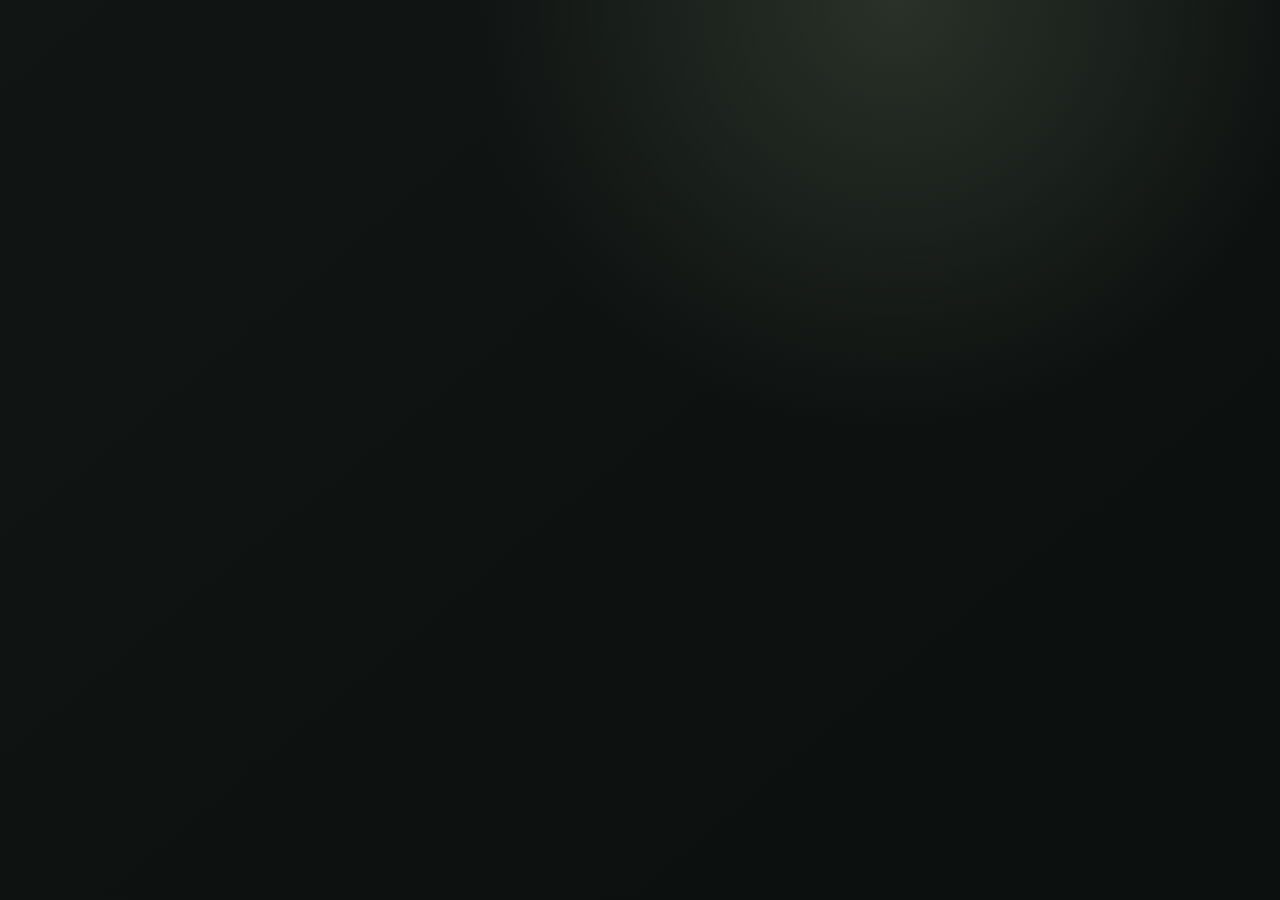
==== labs/lab-01.html @ d09cb6cb "Build polished interactive PC assembly field manual" ====
<!doctype html><html lang="ru"><head><meta charset="utf-8"><meta name="viewport" content="width=device-width,initial-scale=1"><meta name="theme-color" content="#101313"><title>ASSEMBLY / LAB 01</title><link rel="stylesheet" href="../css/course.css"></head><body data-view="lab" data-lab="1"><noscript>Включите JavaScript для интерактивных экранов.</noscript><script src="../js/course.js"></script></body></html>
---- css/course.css ----
:root{color-scheme:dark;--bg:#101313;--panel:#171c1c;--panel2:#202624;--line:#3a443e;--paper:#eee8dc;--muted:#9aa59a;--hot:#ff703b;--amber:#ffc16c;--pcb:#77d2a0;--sans:Inter,system-ui,-apple-system,"Segoe UI",sans-serif;--mono:ui-monospace,SFMono-Regular,Consolas,monospace}*{box-sizing:border-box}body{margin:0;background:radial-gradient(ellipse at 70% 0,#293128 0,transparent 34%),linear-gradient(140deg,#111514,#0c100f 75%);color:var(--paper);font:14px/1.55 var(--sans);min-height:100vh}button,a,select{font:inherit}button{cursor:pointer;color:inherit}button:disabled{opacity:.35;cursor:not-allowed}a{color:inherit;text-decoration:none}button:focus-visible,a:focus-visible,select:focus-visible{outline:2px solid var(--amber);outline-offset:3px}.shell{max-width:1800px;margin:auto;min-height:100vh;display:flex;flex-direction:column;border-inline:1px solid #fff0}.top{height:72px;display:flex;align-items:center;gap:22px;padding:0 26px;background:#131817;border-bottom:1px solid var(--line);z-index:4}.brand{display:flex;align-items:center;gap:12px;min-width:185px}.emblem{width:32px;height:32px;border:1px solid var(--hot);display:grid;grid-template-columns:1fr 1fr;gap:3px;padding:4px;transform:rotate(-7deg)}.emblem i{background:var(--hot)}.emblem i:nth-child(2),.emblem i:nth-child(3){background:transparent;border:1px solid var(--hot)}.brand b{display:block;letter-spacing:.16em;font-size:14px;line-height:1.2}.brand small{display:block;font:9px var(--mono);letter-spacing:.15em;color:var(--muted);margin-top:4px}.brand em,.accent{color:var(--hot);font-style:normal}.sep{width:1px;height:30px;background:var(--line)}.course-name small{font:9px var(--mono);letter-spacing:.12em;color:var(--muted);display:block}.course-name strong{font-size:13px;font-weight:600}.grow{flex:1}.live{font:9px var(--mono);color:#c6cbbf;letter-spacing:.09em}.live i{display:inline-block;width:7px;height:7px;border-radius:50%;background:var(--pcb);margin-right:8px;box-shadow:0 0 12px #77d2a055}.help,.close{width:32px;height:32px;background:transparent;border:1px solid var(--line);color:var(--muted)}.help:hover,.close:hover{border-color:var(--hot);color:var(--paper)}.layout{display:grid;grid-template-columns:220px minmax(0,1fr) 240px;flex:1;min-height:0}.rail,.inspect{background:#131716b8}.rail{border-right:1px solid var(--line);display:flex;flex-direction:column}.rail-title,.inspect-title{font:9px var(--mono);letter-spacing:.13em;color:var(--muted);padding:21px 19px 14px;border-bottom:1px solid var(--line)}.rail-title em{color:var(--hot);font-style:normal}.modules{padding:10px;display:grid;gap:4px}.module{display:grid;grid-template-columns:25px 1fr auto;gap:8px;align-items:center;text-align:left;padding:9px;border:1px solid transparent;background:transparent;color:#b9c0b4;min-height:44px}.module strong{font-size:11px;font-weight:550}.module span{font:10px var(--mono);color:#727e73}.module small{font:9px var(--mono);color:#778278}.module.active{border-color:#ff703b55;background:linear-gradient(90deg,#ff703b19,transparent);color:var(--paper);position:relative}.module.active:before{content:"";position:absolute;left:-1px;top:7px;bottom:7px;width:2px;background:var(--hot)}.module.active span{color:var(--hot}.meterbox{margin:auto 18px 22px;padding-top:14px;border-top:1px solid var(--line)}.meterbox small{display:block;font:9px var(--mono);letter-spacing:.1em;color:var(--muted)}.meterbox b{display:block;font:36px/1 var(--mono);letter-spacing:-.06em;margin:12px 0}.meterbox b em{font:14px var(--mono);color:var(--hot);font-style:normal}.track{height:3px;background:#303a33;display:block}.track i{display:block;height:100%;background:var(--hot);width:0;transition:width .25s}.main{padding:0 25px 14px;display:flex;flex-direction:column;min-width:0}.mainbar{height:47px;display:flex;align-items:center;justify-content:space-between;font:9px var(--mono);letter-spacing:.12em;color:var(--muted);gap:10px}.mainbar b{color:var(--paper);font-weight:500}.stage{flex:1;position:relative;min-height:520px;background:linear-gradient(130deg,#1a201d,#151a18 60%,#171c1a);border:1px solid #424a42;box-shadow:0 22px 70px #0007;overflow:hidden}.stage:before{content:"";position:absolute;inset:0;pointer-events:none;opacity:.45;background-image:linear-gradient(#c5d4c30a 1px,transparent 1px),linear-gradient(90deg,#c5d4c30a 1px,transparent 1px);background-size:30px 30px;mask-image:linear-gradient(90deg,#000,transparent 90%)}.stage:after{content:"";position:absolute;right:0;top:0;width:150px;height:1px;background:var(--hot);box-shadow:0 0 16px #ff703b66}.content{position:relative;z-index:1;padding:clamp(22px,3.6vw,48px);animation:enter .25s ease-out}.corner{position:absolute;z-index:2;width:16px;height:16px;pointer-events:none}.corner.a{left:-1px;top:-1px;border-left:2px solid var(--hot);border-top:2px solid var(--hot)}.corner.b{right:-1px;bottom:-1px;border-right:2px solid var(--hot);border-bottom:2px solid var(--hot)}.stage-note{height:36px;display:flex;align-items:center;gap:9px;color:var(--muted);font:9px var(--mono);letter-spacing:.06em}.stage-note>span{font-size:15px;color:var(--hot)}.stage-note kbd{margin-left:auto;min-width:21px;height:20px;border:1px solid var(--line);text-align:center;font:11px/18px var(--mono)}.stage-note kbd+kbd{margin-left:-5px}.inspect{border-left:1px solid var(--line);padding:0 19px;display:flex;flex-direction:column;min-width:0}.inspect-title{margin-bottom:18px;display:flex;justify-content:space-between}.inspect-title i{height:6px;width:6px;border-radius:50%;background:var(--pcb)}.inspect>small{font:9px var(--mono);letter-spacing:.1em;color:var(--muted)}.big{font:43px/1 var(--mono);letter-spacing:-.06em;color:var(--hot);margin:13px 0 5px}.inspect h2{font-size:17px;margin:5px 0 9px}.inspect p{font-size:11px;color:var(--muted);margin:0}.inspect hr{width:100%;border:0;border-top:1px solid var(--line);margin:17px 0}.tags{display:flex;flex-wrap:wrap;gap:6px;margin-top:12px}.tag{font:9px var(--mono);padding:5px 7px;border:1px solid #435048;color:#c7ccbf;background:#1c231f}.tag.hot{border-color:#99563a;color:#ffa47c;background:#2c211b}.principle{display:flex;gap:9px;margin-top:12px}.principle b{color:var(--hot);font-size:20px}.principle strong,.principle small{display:block}.principle strong{font-size:11px}.principle small{font-size:10px;color:var(--muted);margin-top:3px}.inspect-foot{margin-top:auto;border-top:1px solid var(--line);padding:16px 0;color:#758076;font:9px var(--mono);letter-spacing:.1em}.inspect-foot span{float:right;color:var(--hot)}.player{min-height:74px;display:flex;align-items:center;gap:22px;padding:0 26px;background:#151a18;border-top:1px solid var(--line)}.contents{border:1px solid var(--line);background:transparent;padding:0 12px;height:40px;display:flex;align-items:center;gap:10px;font:9px var(--mono);letter-spacing:.1em;white-space:nowrap}.contents:hover{border-color:var(--hot)}.contents small{color:var(--hot);padding-left:10px;border-left:1px solid var(--line)}.hamb{width:13px;display:grid;gap:3px}.hamb i{height:1px;background:var(--hot)}.progress{flex:1;min-width:80px}.progress>div{display:flex;justify-content:space-between;margin-bottom:8px}.progress small{font:9px var(--mono);letter-spacing:.08em;color:var(--muted)}.progress b{font:10px var(--mono);color:var(--hot)}.controls{display:flex;gap:7px}.nav{border:1px solid var(--line);background:#1b211e;height:40px;min-width:95px;font:9px var(--mono);letter-spacing:.1em;padding:0 14px}.nav:hover:not(:disabled){border-color:var(--hot)}.nav.next,.hot{border-color:var(--hot);background:var(--hot);color:#1b120d;font-weight:800}.nav.next:hover:not(:disabled),.hot:hover{background:#ff9165}.stamp{text-align:right;padding:9px 26px 12px;color:#515d53;font:8px var(--mono);letter-spacing:.15em}.stamp i{font-style:normal;color:var(--hot);padding:0 7px}.eyebrow{font:9px var(--mono);letter-spacing:.18em;color:var(--hot);text-transform:uppercase}.hero{display:grid;grid-template-columns:1.05fr .95fr;gap:25px;align-items:center;min-height:460px}.hero h1{font-size:clamp(36px,4.8vw,64px);line-height:.99;letter-spacing:-.065em;margin:20px 0 20px}.hero h1 span{color:var(--hot)}.lead{font-size:13px;color:#b7c0b4;max-width:670px}.hero .lead{max-width:420px}.actions{display:flex;gap:8px;flex-wrap:wrap;margin-top:24px}.btn{padding:11px 14px;border:1px solid #515b50;background:#202622;font:9px var(--mono);letter-spacing:.08em}.btn:hover{border-color:var(--hot)}.btn.hot{background:var(--hot);border-color:var(--hot)}.specstrip{display:flex;gap:18px;max-width:440px;border-top:1px solid var(--line);padding-top:17px;margin-top:28px}.specstrip b{font:17px var(--mono);display:block}.specstrip small{font:9px var(--mono);color:var(--muted);display:block;margin-top:3px}.hero-art svg,.diagram svg,.bench-art svg{width:100%;display:block}.hero-art{position:relative}.hero-art:after{content:"CHASSIS / ATX MID-TOWER";position:absolute;bottom:2%;left:7%;font:9px var(--mono);letter-spacing:.13em;color:#849083}.art-note{display:flex;justify-content:space-between;padding:5px 8%;font:9px var(--mono);color:var(--muted)}.section-head{display:flex;justify-content:space-between;align-items:flex-end;gap:18px;margin-bottom:22px}.section-head h1{font-size:clamp(27px,3.3vw,42px);line-height:1.06;letter-spacing:-.045em;margin:8px 0 0}.section-head p{font-size:12px;color:var(--muted);max-width:320px;margin:0}.parts{display:grid;grid-template-columns:repeat(3,minmax(0,1fr));gap:9px}.part{position:relative;text-align:left;background:linear-gradient(140deg,#242b27,#191e1c);border:1px solid #404a42;min-height:143px;padding:13px;overflow:hidden}.part:after{content:"";position:absolute;right:-22px;bottom:-25px;width:92px;height:92px;border:1px solid #a4b59e14;transform:rotate(35deg)}.part:hover,.part.active{border-color:var(--hot);transform:translateY(-2px)}.part.active{background:linear-gradient(140deg,#39261e,#1a201d)}.part svg{width:43px;height:42px;color:var(--pcb);display:block;margin-bottom:10px}.part strong{display:block;font-size:12px}.part small{display:block;font:9px var(--mono);color:var(--muted);margin-top:3px}.detail{display:grid;grid-template-columns:150px 1fr;gap:15px;background:#1d241f;border-left:2px solid var(--hot);padding:13px 15px;margin-top:12px}.detail strong{font-size:12px}.detail small{display:block;color:var(--muted);font:9px var(--mono);margin-top:5px}.detail p{font-size:11px;color:#b8c1b5;margin:0}.split{display:grid;grid-template-columns:minmax(0,1fr) minmax(240px,.75fr);gap:20px;align-items:center}.list{display:grid;gap:8px}.row{display:flex;gap:12px;align-items:flex-start;padding:12px;border:1px solid var(--line);background:#1b211e}.row .num{font:11px var(--mono);color:var(--hot);min-width:22px}.row strong{font-size:12px;display:block}.row p,.row small{font-size:10px;color:var(--muted);margin:4px 0 0;display:block}.note{border:1px solid #65523c;background:#29251e;color:#e9c9a0;padding:11px 13px;font-size:11px;margin-top:13px}.note strong{color:var(--amber)}.diagram,.bench-art{background:linear-gradient(145deg,#18201b,#101512);border:1px solid #404b41;padding:12px}.diagram small{display:flex;justify-content:space-between;font:8px var(--mono);letter-spacing:.1em;color:var(--muted);margin-top:9px}.checklist{display:grid;gap:8px}.check{display:flex;align-items:flex-start;gap:12px;padding:12px;background:#1b211e;border:1px solid var(--line);font-size:12px}.check input{accent-color:var(--pcb);margin-top:3px}.check small{display:block;font-size:10px;color:var(--muted);margin-top:3px}.steps{display:grid;grid-template-columns:repeat(2,minmax(0,1fr));gap:8px}.step{display:flex;gap:12px;align-items:flex-start;text-align:left;padding:13px;background:#1b211e;border:1px solid #3e4840}.step:hover,.step.done{border-color:var(--pcb)}.step .num{font:11px var(--mono);color:var(--hot);min-width:22px}.step strong{font-size:12px;display:block}.step small{font-size:10px;color:var(--muted);display:block;margin-top:3px}.terminal{background:#101512;border:1px solid #35483b;padding:16px;font:11px/1.95 var(--mono);color:#abc5ad}.terminal .cmd{color:var(--hot)}.terminal .ok{color:var(--pcb)}.terminal .warn{color:var(--amber)}.timeline{display:grid;grid-template-columns:repeat(5,minmax(0,1fr));gap:7px;margin:20px 0}.timeline button{padding:10px;text-align:left;min-height:95px;background:#1b211e;border:1px solid #3e4840}.timeline button:before{content:"";height:2px;background:#566452;display:block;margin:-10px -10px 10px}.timeline button.active,.timeline button:hover{border-color:var(--hot)}.timeline button.active:before{background:var(--hot)}.timeline em{font:10px var(--mono);color:var(--hot);font-style:normal}.timeline strong{display:block;font-size:10px;margin-top:8px}.timeline small{display:block;font-size:9px;color:var(--muted);margin-top:4px}.compat{width:100%;border-collapse:collapse;border:1px solid var(--line);font-size:11px}.compat th,.compat td{text-align:left;padding:10px;border-bottom:1px solid #333d35}.compat th{font:9px var(--mono);color:var(--muted);background:#1e2521}.compat td:last-child{color:var(--pcb)}.fields{display:flex;gap:8px;flex-wrap:wrap;margin-top:12px}.fields label{font:9px var(--mono);color:var(--muted);display:grid;gap:5px}.fields select,select{background:#222a25;color:var(--paper);border:1px solid var(--line);padding:8px}.quiz{max-width:780px;background:#1a201d;border:1px solid #465047;padding:clamp(18px,3vw,28px)}.quiz h2{font-size:clamp(20px,2.5vw,28px);line-height:1.2;margin:13px 0 20px;letter-spacing:-.03em}.answers{display:grid;grid-template-columns:repeat(2,minmax(0,1fr));gap:8px}.answer{text-align:left;padding:12px;border:1px solid #424d44;background:#252c28;font-size:12px}.answer:hover{border-color:var(--amber)}.answer.correct{border-color:var(--pcb);background:#1b3025}.answer.wrong{border-color:var(--hot);background:#33221c}.feedback{font-size:11px;color:var(--muted);margin-top:12px;min-height:18px}.map{display:grid;grid-template-columns:repeat(4,minmax(0,1fr));gap:9px}.map button{position:relative;min-height:106px;text-align:left;padding:12px;border:1px solid #424d44;background:#1b211e}.map button:before{content:"";position:absolute;top:0;left:0;width:28px;height:2px;background:var(--pcb)}.map button.active{border-color:var(--hot);background:#2b211b}.map button.active:before{background:var(--hot)}.map em{font:10px var(--mono);color:var(--hot);font-style:normal}.map strong{display:block;font-size:11px;margin:9px 0 4px}.map small{display:block;color:var(--muted);font-size:9px}.shade{position:fixed;inset:0;background:#070a09bd;backdrop-filter:blur(4px);z-index:20}.drawer{position:fixed;inset:0 auto 0 0;width:min(380px,92vw);z-index:21;background:#171c19;border-right:1px solid #596356;box-shadow:0 20px 70px #0009;padding:24px;display:flex;flex-direction:column;transform:translateX(-105%);transition:transform .25s}.drawer.open{transform:translateX(0)}.drawer header{display:flex;justify-content:space-between;align-items:start}.drawer header small{font:9px var(--mono);color:var(--hot)}.drawer h2{font-size:28px;margin:5px 0 12px}.drawer p{font-size:12px;color:var(--muted)}.drawer-list{display:grid;gap:5px;overflow:auto;padding:10px 0}.drawer-item{display:flex;gap:10px;align-items:center;text-align:left;padding:10px;border:1px solid #303b33;background:#1d2420;font-size:11px}.drawer-item:hover,.drawer-item.current{border-color:var(--hot)}.drawer-item em{font:10px var(--mono);font-style:normal;color:var(--hot)}.drawer footer{margin-top:auto;border-top:1px solid var(--line);padding-top:15px;color:var(--muted);font:9px var(--mono)}.dialog{position:fixed;z-index:25;left:50%;top:50%;transform:translate(-50%,-50%);background:#1b211e;border:1px solid #566154;width:min(460px,calc(100vw - 30px));padding:23px;box-shadow:0 20px 70px #0009}.dialog header{display:flex;justify-content:space-between}.dialog h2{font-size:26px;margin:20px 0 10px}.dialog p{font-size:12px;color:var(--muted)}.lab-ribbon{display:flex;justify-content:space-between;padding:10px 15px;border:1px solid var(--line);font:9px var(--mono);letter-spacing:.1em;color:var(--muted)}.lab-ribbon b{color:var(--hot);font-weight:500}.lab-screen h1{font-size:clamp(29px,4vw,44px);line-height:1.04;letter-spacing:-.05em;margin:8px 0 15px}.lab-screen .lead{max-width:850px;margin:0 0 22px}.lab-head{display:flex;justify-content:space-between;align-items:flex-end;gap:15px}.lab-count{font:10px var(--mono);color:var(--hot);white-space:nowrap}.lab-shell{max-width:1540px;margin:auto;padding:0 18px 20px;min-height:100vh;display:flex;flex-direction:column}.lab-shell .layout{grid-template-columns:180px minmax(0,1fr)}.lab-shell .inspect{display:none}.lab-shell .main{padding:0}.lab-shell .stage{min-height:calc(100vh - 220px)}.lab-shell .module strong{font-size:10px}.lab-shell .player{margin-inline:-1px}.lab-shell .modules{padding:9px}.lab-shell .module{grid-template-columns:22px 1fr;gap:5px;padding:8px}.lab-shell .module small{display:none}.hidden{display:none!important}@keyframes enter{from{opacity:0;transform:translateY(6px)}to{opacity:1;transform:none}}@media(max-width:1100px){.layout{grid-template-columns:190px minmax(0,1fr)}.inspect{display:none}.hero{grid-template-columns:1fr minmax(240px,.8fr)}.lab-shell .layout{grid-template-columns:170px minmax(0,1fr)}}@media(max-width:740px){.top{height:62px;padding:0 12px;gap:12px}.brand{min-width:0}.brand b{font-size:12px}.brand small{font-size:8px}.sep,.course-name,.live{display:none}.layout,.lab-shell .layout{grid-template-columns:1fr}.rail{display:none}.main{padding:0 10px 10px}.stage{min-height:580px}.content{padding:20px}.hero,.split{grid-template-columns:1fr;gap:12px}.hero h1{font-size:clamp(37px,10vw,57px)}.hero-art{max-width:440px;margin:auto}.parts{grid-template-columns:repeat(2,minmax(0,1fr))}.part{min-height:133px}.section-head{display:block}.section-head p{margin-top:10px}.detail{grid-template-columns:1fr;gap:5px}.player{padding:12px;gap:8px;flex-wrap:wrap}.contents{height:37px;padding:0 8px;gap:7px;font-size:8px}.contents small{padding-left:6px}.controls{margin-left:auto}.nav{min-width:auto;padding:0 11px;height:37px}.nav span{display:none}.progress{order:3;flex-basis:100%}.stamp{padding-right:12px}.steps{grid-template-columns:1fr}.timeline{grid-template-columns:repeat(2,minmax(0,1fr))}.map{grid-template-columns:repeat(2,minmax(0,1fr))}.answers{grid-template-columns:1fr}.lab-shell{padding:0 10px 12px}.lab-shell .rail{display:none}.lab-shell .main{padding:0}.lab-shell .stage{min-height:600px}.lab-head{align-items:flex-start}.lab-ribbon{font-size:8px}.lab-shell .contents{font-size:8px}}@media(prefers-reduced-motion:reduce){*,*:before,*:after{animation-duration:.01ms!important;transition-duration:.01ms!important;scroll-behavior:auto!important}}
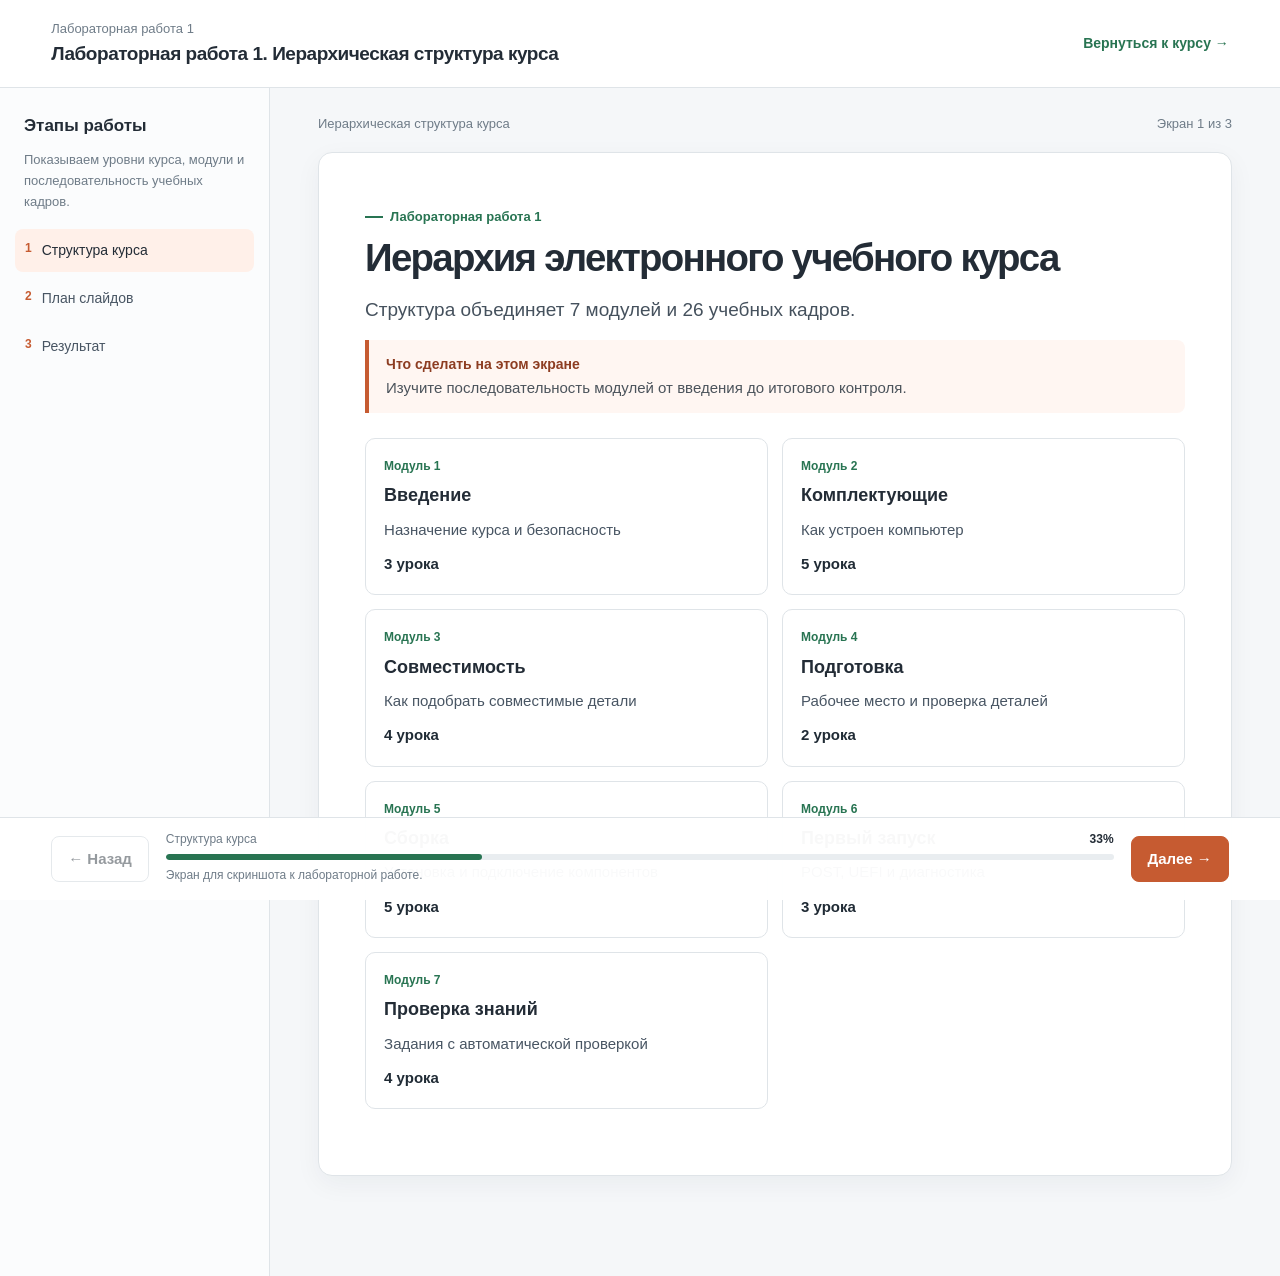
==== commit b1d9a640: "Localize lab page titles and fallbacks" ====
--- a/labs/lab-01.html
+++ b/labs/lab-01.html
@@ -1 +1,14 @@
-<!doctype html><html lang="ru"><head><meta charset="utf-8"><meta name="viewport" content="width=device-width,initial-scale=1"><meta name="theme-color" content="#101313"><title>ASSEMBLY / LAB 01</title><link rel="stylesheet" href="../css/course.css"></head><body data-view="lab" data-lab="1"><noscript>Включите JavaScript для интерактивных экранов.</noscript><script src="../js/course.js"></script></body></html>+<!doctype html>
+<html lang="ru">
+<head>
+<meta charset="utf-8">
+<meta name="viewport" content="width=device-width, initial-scale=1">
+<meta name="theme-color" content="#f7f8fa">
+<title>Лабораторная работа 1 — Сборка персонального компьютера</title>
+<link rel="stylesheet" href="../css/course.css">
+</head>
+<body data-view="lab" data-lab="1">
+<noscript>Для интерактивных экранов необходимо включить JavaScript.</noscript>
+<script src="../js/course.js"></script>
+</body>
+</html>
--- a/css/course.css
+++ b/css/course.css
@@ -1,2 +1,245 @@
-
-:root{color-scheme:dark;--bg:#101313;--panel:#171c1c;--panel2:#202624;--line:#3a443e;--paper:#eee8dc;--muted:#9aa59a;--hot:#ff703b;--amber:#ffc16c;--pcb:#77d2a0;--sans:Inter,system-ui,-apple-system,"Segoe UI",sans-serif;--mono:ui-monospace,SFMono-Regular,Consolas,monospace}*{box-sizing:border-box}body{margin:0;background:radial-gradient(ellipse at 70% 0,#293128 0,transparent 34%),linear-gradient(140deg,#111514,#0c100f 75%);color:var(--paper);font:14px/1.55 var(--sans);min-height:100vh}button,a,select{font:inherit}button{cursor:pointer;color:inherit}button:disabled{opacity:.35;cursor:not-allowed}a{color:inherit;text-decoration:none}button:focus-visible,a:focus-visible,select:focus-visible{outline:2px solid var(--amber);outline-offset:3px}.shell{max-width:1800px;margin:auto;min-height:100vh;display:flex;flex-direction:column;border-inline:1px solid #fff0}.top{height:72px;display:flex;align-items:center;gap:22px;padding:0 26px;background:#131817;border-bottom:1px solid var(--line);z-index:4}.brand{display:flex;align-items:center;gap:12px;min-width:185px}.emblem{width:32px;height:32px;border:1px solid var(--hot);display:grid;grid-template-columns:1fr 1fr;gap:3px;padding:4px;transform:rotate(-7deg)}.emblem i{background:var(--hot)}.emblem i:nth-child(2),.emblem i:nth-child(3){background:transparent;border:1px solid var(--hot)}.brand b{display:block;letter-spacing:.16em;font-size:14px;line-height:1.2}.brand small{display:block;font:9px var(--mono);letter-spacing:.15em;color:var(--muted);margin-top:4px}.brand em,.accent{color:var(--hot);font-style:normal}.sep{width:1px;height:30px;background:var(--line)}.course-name small{font:9px var(--mono);letter-spacing:.12em;color:var(--muted);display:block}.course-name strong{font-size:13px;font-weight:600}.grow{flex:1}.live{font:9px var(--mono);color:#c6cbbf;letter-spacing:.09em}.live i{display:inline-block;width:7px;height:7px;border-radius:50%;background:var(--pcb);margin-right:8px;box-shadow:0 0 12px #77d2a055}.help,.close{width:32px;height:32px;background:transparent;border:1px solid var(--line);color:var(--muted)}.help:hover,.close:hover{border-color:var(--hot);color:var(--paper)}.layout{display:grid;grid-template-columns:220px minmax(0,1fr) 240px;flex:1;min-height:0}.rail,.inspect{background:#131716b8}.rail{border-right:1px solid var(--line);display:flex;flex-direction:column}.rail-title,.inspect-title{font:9px var(--mono);letter-spacing:.13em;color:var(--muted);padding:21px 19px 14px;border-bottom:1px solid var(--line)}.rail-title em{color:var(--hot);font-style:normal}.modules{padding:10px;display:grid;gap:4px}.module{display:grid;grid-template-columns:25px 1fr auto;gap:8px;align-items:center;text-align:left;padding:9px;border:1px solid transparent;background:transparent;color:#b9c0b4;min-height:44px}.module strong{font-size:11px;font-weight:550}.module span{font:10px var(--mono);color:#727e73}.module small{font:9px var(--mono);color:#778278}.module.active{border-color:#ff703b55;background:linear-gradient(90deg,#ff703b19,transparent);color:var(--paper);position:relative}.module.active:before{content:"";position:absolute;left:-1px;top:7px;bottom:7px;width:2px;background:var(--hot)}.module.active span{color:var(--hot}.meterbox{margin:auto 18px 22px;padding-top:14px;border-top:1px solid var(--line)}.meterbox small{display:block;font:9px var(--mono);letter-spacing:.1em;color:var(--muted)}.meterbox b{display:block;font:36px/1 var(--mono);letter-spacing:-.06em;margin:12px 0}.meterbox b em{font:14px var(--mono);color:var(--hot);font-style:normal}.track{height:3px;background:#303a33;display:block}.track i{display:block;height:100%;background:var(--hot);width:0;transition:width .25s}.main{padding:0 25px 14px;display:flex;flex-direction:column;min-width:0}.mainbar{height:47px;display:flex;align-items:center;justify-content:space-between;font:9px var(--mono);letter-spacing:.12em;color:var(--muted);gap:10px}.mainbar b{color:var(--paper);font-weight:500}.stage{flex:1;position:relative;min-height:520px;background:linear-gradient(130deg,#1a201d,#151a18 60%,#171c1a);border:1px solid #424a42;box-shadow:0 22px 70px #0007;overflow:hidden}.stage:before{content:"";position:absolute;inset:0;pointer-events:none;opacity:.45;background-image:linear-gradient(#c5d4c30a 1px,transparent 1px),linear-gradient(90deg,#c5d4c30a 1px,transparent 1px);background-size:30px 30px;mask-image:linear-gradient(90deg,#000,transparent 90%)}.stage:after{content:"";position:absolute;right:0;top:0;width:150px;height:1px;background:var(--hot);box-shadow:0 0 16px #ff703b66}.content{position:relative;z-index:1;padding:clamp(22px,3.6vw,48px);animation:enter .25s ease-out}.corner{position:absolute;z-index:2;width:16px;height:16px;pointer-events:none}.corner.a{left:-1px;top:-1px;border-left:2px solid var(--hot);border-top:2px solid var(--hot)}.corner.b{right:-1px;bottom:-1px;border-right:2px solid var(--hot);border-bottom:2px solid var(--hot)}.stage-note{height:36px;display:flex;align-items:center;gap:9px;color:var(--muted);font:9px var(--mono);letter-spacing:.06em}.stage-note>span{font-size:15px;color:var(--hot)}.stage-note kbd{margin-left:auto;min-width:21px;height:20px;border:1px solid var(--line);text-align:center;font:11px/18px var(--mono)}.stage-note kbd+kbd{margin-left:-5px}.inspect{border-left:1px solid var(--line);padding:0 19px;display:flex;flex-direction:column;min-width:0}.inspect-title{margin-bottom:18px;display:flex;justify-content:space-between}.inspect-title i{height:6px;width:6px;border-radius:50%;background:var(--pcb)}.inspect>small{font:9px var(--mono);letter-spacing:.1em;color:var(--muted)}.big{font:43px/1 var(--mono);letter-spacing:-.06em;color:var(--hot);margin:13px 0 5px}.inspect h2{font-size:17px;margin:5px 0 9px}.inspect p{font-size:11px;color:var(--muted);margin:0}.inspect hr{width:100%;border:0;border-top:1px solid var(--line);margin:17px 0}.tags{display:flex;flex-wrap:wrap;gap:6px;margin-top:12px}.tag{font:9px var(--mono);padding:5px 7px;border:1px solid #435048;color:#c7ccbf;background:#1c231f}.tag.hot{border-color:#99563a;color:#ffa47c;background:#2c211b}.principle{display:flex;gap:9px;margin-top:12px}.principle b{color:var(--hot);font-size:20px}.principle strong,.principle small{display:block}.principle strong{font-size:11px}.principle small{font-size:10px;color:var(--muted);margin-top:3px}.inspect-foot{margin-top:auto;border-top:1px solid var(--line);padding:16px 0;color:#758076;font:9px var(--mono);letter-spacing:.1em}.inspect-foot span{float:right;color:var(--hot)}.player{min-height:74px;display:flex;align-items:center;gap:22px;padding:0 26px;background:#151a18;border-top:1px solid var(--line)}.contents{border:1px solid var(--line);background:transparent;padding:0 12px;height:40px;display:flex;align-items:center;gap:10px;font:9px var(--mono);letter-spacing:.1em;white-space:nowrap}.contents:hover{border-color:var(--hot)}.contents small{color:var(--hot);padding-left:10px;border-left:1px solid var(--line)}.hamb{width:13px;display:grid;gap:3px}.hamb i{height:1px;background:var(--hot)}.progress{flex:1;min-width:80px}.progress>div{display:flex;justify-content:space-between;margin-bottom:8px}.progress small{font:9px var(--mono);letter-spacing:.08em;color:var(--muted)}.progress b{font:10px var(--mono);color:var(--hot)}.controls{display:flex;gap:7px}.nav{border:1px solid var(--line);background:#1b211e;height:40px;min-width:95px;font:9px var(--mono);letter-spacing:.1em;padding:0 14px}.nav:hover:not(:disabled){border-color:var(--hot)}.nav.next,.hot{border-color:var(--hot);background:var(--hot);color:#1b120d;font-weight:800}.nav.next:hover:not(:disabled),.hot:hover{background:#ff9165}.stamp{text-align:right;padding:9px 26px 12px;color:#515d53;font:8px var(--mono);letter-spacing:.15em}.stamp i{font-style:normal;color:var(--hot);padding:0 7px}.eyebrow{font:9px var(--mono);letter-spacing:.18em;color:var(--hot);text-transform:uppercase}.hero{display:grid;grid-template-columns:1.05fr .95fr;gap:25px;align-items:center;min-height:460px}.hero h1{font-size:clamp(36px,4.8vw,64px);line-height:.99;letter-spacing:-.065em;margin:20px 0 20px}.hero h1 span{color:var(--hot)}.lead{font-size:13px;color:#b7c0b4;max-width:670px}.hero .lead{max-width:420px}.actions{display:flex;gap:8px;flex-wrap:wrap;margin-top:24px}.btn{padding:11px 14px;border:1px solid #515b50;background:#202622;font:9px var(--mono);letter-spacing:.08em}.btn:hover{border-color:var(--hot)}.btn.hot{background:var(--hot);border-color:var(--hot)}.specstrip{display:flex;gap:18px;max-width:440px;border-top:1px solid var(--line);padding-top:17px;margin-top:28px}.specstrip b{font:17px var(--mono);display:block}.specstrip small{font:9px var(--mono);color:var(--muted);display:block;margin-top:3px}.hero-art svg,.diagram svg,.bench-art svg{width:100%;display:block}.hero-art{position:relative}.hero-art:after{content:"CHASSIS / ATX MID-TOWER";position:absolute;bottom:2%;left:7%;font:9px var(--mono);letter-spacing:.13em;color:#849083}.art-note{display:flex;justify-content:space-between;padding:5px 8%;font:9px var(--mono);color:var(--muted)}.section-head{display:flex;justify-content:space-between;align-items:flex-end;gap:18px;margin-bottom:22px}.section-head h1{font-size:clamp(27px,3.3vw,42px);line-height:1.06;letter-spacing:-.045em;margin:8px 0 0}.section-head p{font-size:12px;color:var(--muted);max-width:320px;margin:0}.parts{display:grid;grid-template-columns:repeat(3,minmax(0,1fr));gap:9px}.part{position:relative;text-align:left;background:linear-gradient(140deg,#242b27,#191e1c);border:1px solid #404a42;min-height:143px;padding:13px;overflow:hidden}.part:after{content:"";position:absolute;right:-22px;bottom:-25px;width:92px;height:92px;border:1px solid #a4b59e14;transform:rotate(35deg)}.part:hover,.part.active{border-color:var(--hot);transform:translateY(-2px)}.part.active{background:linear-gradient(140deg,#39261e,#1a201d)}.part svg{width:43px;height:42px;color:var(--pcb);display:block;margin-bottom:10px}.part strong{display:block;font-size:12px}.part small{display:block;font:9px var(--mono);color:var(--muted);margin-top:3px}.detail{display:grid;grid-template-columns:150px 1fr;gap:15px;background:#1d241f;border-left:2px solid var(--hot);padding:13px 15px;margin-top:12px}.detail strong{font-size:12px}.detail small{display:block;color:var(--muted);font:9px var(--mono);margin-top:5px}.detail p{font-size:11px;color:#b8c1b5;margin:0}.split{display:grid;grid-template-columns:minmax(0,1fr) minmax(240px,.75fr);gap:20px;align-items:center}.list{display:grid;gap:8px}.row{display:flex;gap:12px;align-items:flex-start;padding:12px;border:1px solid var(--line);background:#1b211e}.row .num{font:11px var(--mono);color:var(--hot);min-width:22px}.row strong{font-size:12px;display:block}.row p,.row small{font-size:10px;color:var(--muted);margin:4px 0 0;display:block}.note{border:1px solid #65523c;background:#29251e;color:#e9c9a0;padding:11px 13px;font-size:11px;margin-top:13px}.note strong{color:var(--amber)}.diagram,.bench-art{background:linear-gradient(145deg,#18201b,#101512);border:1px solid #404b41;padding:12px}.diagram small{display:flex;justify-content:space-between;font:8px var(--mono);letter-spacing:.1em;color:var(--muted);margin-top:9px}.checklist{display:grid;gap:8px}.check{display:flex;align-items:flex-start;gap:12px;padding:12px;background:#1b211e;border:1px solid var(--line);font-size:12px}.check input{accent-color:var(--pcb);margin-top:3px}.check small{display:block;font-size:10px;color:var(--muted);margin-top:3px}.steps{display:grid;grid-template-columns:repeat(2,minmax(0,1fr));gap:8px}.step{display:flex;gap:12px;align-items:flex-start;text-align:left;padding:13px;background:#1b211e;border:1px solid #3e4840}.step:hover,.step.done{border-color:var(--pcb)}.step .num{font:11px var(--mono);color:var(--hot);min-width:22px}.step strong{font-size:12px;display:block}.step small{font-size:10px;color:var(--muted);display:block;margin-top:3px}.terminal{background:#101512;border:1px solid #35483b;padding:16px;font:11px/1.95 var(--mono);color:#abc5ad}.terminal .cmd{color:var(--hot)}.terminal .ok{color:var(--pcb)}.terminal .warn{color:var(--amber)}.timeline{display:grid;grid-template-columns:repeat(5,minmax(0,1fr));gap:7px;margin:20px 0}.timeline button{padding:10px;text-align:left;min-height:95px;background:#1b211e;border:1px solid #3e4840}.timeline button:before{content:"";height:2px;background:#566452;display:block;margin:-10px -10px 10px}.timeline button.active,.timeline button:hover{border-color:var(--hot)}.timeline button.active:before{background:var(--hot)}.timeline em{font:10px var(--mono);color:var(--hot);font-style:normal}.timeline strong{display:block;font-size:10px;margin-top:8px}.timeline small{display:block;font-size:9px;color:var(--muted);margin-top:4px}.compat{width:100%;border-collapse:collapse;border:1px solid var(--line);font-size:11px}.compat th,.compat td{text-align:left;padding:10px;border-bottom:1px solid #333d35}.compat th{font:9px var(--mono);color:var(--muted);background:#1e2521}.compat td:last-child{color:var(--pcb)}.fields{display:flex;gap:8px;flex-wrap:wrap;margin-top:12px}.fields label{font:9px var(--mono);color:var(--muted);display:grid;gap:5px}.fields select,select{background:#222a25;color:var(--paper);border:1px solid var(--line);padding:8px}.quiz{max-width:780px;background:#1a201d;border:1px solid #465047;padding:clamp(18px,3vw,28px)}.quiz h2{font-size:clamp(20px,2.5vw,28px);line-height:1.2;margin:13px 0 20px;letter-spacing:-.03em}.answers{display:grid;grid-template-columns:repeat(2,minmax(0,1fr));gap:8px}.answer{text-align:left;padding:12px;border:1px solid #424d44;background:#252c28;font-size:12px}.answer:hover{border-color:var(--amber)}.answer.correct{border-color:var(--pcb);background:#1b3025}.answer.wrong{border-color:var(--hot);background:#33221c}.feedback{font-size:11px;color:var(--muted);margin-top:12px;min-height:18px}.map{display:grid;grid-template-columns:repeat(4,minmax(0,1fr));gap:9px}.map button{position:relative;min-height:106px;text-align:left;padding:12px;border:1px solid #424d44;background:#1b211e}.map button:before{content:"";position:absolute;top:0;left:0;width:28px;height:2px;background:var(--pcb)}.map button.active{border-color:var(--hot);background:#2b211b}.map button.active:before{background:var(--hot)}.map em{font:10px var(--mono);color:var(--hot);font-style:normal}.map strong{display:block;font-size:11px;margin:9px 0 4px}.map small{display:block;color:var(--muted);font-size:9px}.shade{position:fixed;inset:0;background:#070a09bd;backdrop-filter:blur(4px);z-index:20}.drawer{position:fixed;inset:0 auto 0 0;width:min(380px,92vw);z-index:21;background:#171c19;border-right:1px solid #596356;box-shadow:0 20px 70px #0009;padding:24px;display:flex;flex-direction:column;transform:translateX(-105%);transition:transform .25s}.drawer.open{transform:translateX(0)}.drawer header{display:flex;justify-content:space-between;align-items:start}.drawer header small{font:9px var(--mono);color:var(--hot)}.drawer h2{font-size:28px;margin:5px 0 12px}.drawer p{font-size:12px;color:var(--muted)}.drawer-list{display:grid;gap:5px;overflow:auto;padding:10px 0}.drawer-item{display:flex;gap:10px;align-items:center;text-align:left;padding:10px;border:1px solid #303b33;background:#1d2420;font-size:11px}.drawer-item:hover,.drawer-item.current{border-color:var(--hot)}.drawer-item em{font:10px var(--mono);font-style:normal;color:var(--hot)}.drawer footer{margin-top:auto;border-top:1px solid var(--line);padding-top:15px;color:var(--muted);font:9px var(--mono)}.dialog{position:fixed;z-index:25;left:50%;top:50%;transform:translate(-50%,-50%);background:#1b211e;border:1px solid #566154;width:min(460px,calc(100vw - 30px));padding:23px;box-shadow:0 20px 70px #0009}.dialog header{display:flex;justify-content:space-between}.dialog h2{font-size:26px;margin:20px 0 10px}.dialog p{font-size:12px;color:var(--muted)}.lab-ribbon{display:flex;justify-content:space-between;padding:10px 15px;border:1px solid var(--line);font:9px var(--mono);letter-spacing:.1em;color:var(--muted)}.lab-ribbon b{color:var(--hot);font-weight:500}.lab-screen h1{font-size:clamp(29px,4vw,44px);line-height:1.04;letter-spacing:-.05em;margin:8px 0 15px}.lab-screen .lead{max-width:850px;margin:0 0 22px}.lab-head{display:flex;justify-content:space-between;align-items:flex-end;gap:15px}.lab-count{font:10px var(--mono);color:var(--hot);white-space:nowrap}.lab-shell{max-width:1540px;margin:auto;padding:0 18px 20px;min-height:100vh;display:flex;flex-direction:column}.lab-shell .layout{grid-template-columns:180px minmax(0,1fr)}.lab-shell .inspect{display:none}.lab-shell .main{padding:0}.lab-shell .stage{min-height:calc(100vh - 220px)}.lab-shell .module strong{font-size:10px}.lab-shell .player{margin-inline:-1px}.lab-shell .modules{padding:9px}.lab-shell .module{grid-template-columns:22px 1fr;gap:5px;padding:8px}.lab-shell .module small{display:none}.hidden{display:none!important}@keyframes enter{from{opacity:0;transform:translateY(6px)}to{opacity:1;transform:none}}@media(max-width:1100px){.layout{grid-template-columns:190px minmax(0,1fr)}.inspect{display:none}.hero{grid-template-columns:1fr minmax(240px,.8fr)}.lab-shell .layout{grid-template-columns:170px minmax(0,1fr)}}@media(max-width:740px){.top{height:62px;padding:0 12px;gap:12px}.brand{min-width:0}.brand b{font-size:12px}.brand small{font-size:8px}.sep,.course-name,.live{display:none}.layout,.lab-shell .layout{grid-template-columns:1fr}.rail{display:none}.main{padding:0 10px 10px}.stage{min-height:580px}.content{padding:20px}.hero,.split{grid-template-columns:1fr;gap:12px}.hero h1{font-size:clamp(37px,10vw,57px)}.hero-art{max-width:440px;margin:auto}.parts{grid-template-columns:repeat(2,minmax(0,1fr))}.part{min-height:133px}.section-head{display:block}.section-head p{margin-top:10px}.detail{grid-template-columns:1fr;gap:5px}.player{padding:12px;gap:8px;flex-wrap:wrap}.contents{height:37px;padding:0 8px;gap:7px;font-size:8px}.contents small{padding-left:6px}.controls{margin-left:auto}.nav{min-width:auto;padding:0 11px;height:37px}.nav span{display:none}.progress{order:3;flex-basis:100%}.stamp{padding-right:12px}.steps{grid-template-columns:1fr}.timeline{grid-template-columns:repeat(2,minmax(0,1fr))}.map{grid-template-columns:repeat(2,minmax(0,1fr))}.answers{grid-template-columns:1fr}.lab-shell{padding:0 10px 12px}.lab-shell .rail{display:none}.lab-shell .main{padding:0}.lab-shell .stage{min-height:600px}.lab-head{align-items:flex-start}.lab-ribbon{font-size:8px}.lab-shell .contents{font-size:8px}}@media(prefers-reduced-motion:reduce){*,*:before,*:after{animation-duration:.01ms!important;transition-duration:.01ms!important;scroll-behavior:auto!important}}
+/* Учебный интерфейс: светлая тема, спокойная навигация, крупный текст. */
+:root {
+  color-scheme: light;
+  --page: #f5f7f9;
+  --paper: #ffffff;
+  --paper-soft: #f8fafb;
+  --line: #dfe4e8;
+  --line-strong: #c9d1d8;
+  --ink: #232c36;
+  --ink-soft: #485563;
+  --muted: #6f7c88;
+  --accent: #c65b31;
+  --accent-hover: #a74725;
+  --accent-pale: #fff0e9;
+  --pcb: #287452;
+  --pcb-pale: #e9f5ee;
+  --warning: #8c5a12;
+  --warning-pale: #fff4dd;
+  --success: #216d4b;
+  --success-pale: #e9f6ef;
+  --error: #a53d36;
+  --error-pale: #fff0ef;
+  --radius: 12px;
+  --shadow: 0 8px 26px rgba(29, 42, 53, .05);
+  font-family: "Segoe UI", Arial, sans-serif;
+}
+* { box-sizing: border-box; }
+html { background: var(--page); scroll-behavior: smooth; }
+body { margin: 0; background: var(--page); color: var(--ink); font: 17px/1.62 "Segoe UI", Arial, sans-serif; min-height: 100vh; }
+button, input, select, textarea { font: inherit; }
+button { cursor: pointer; }
+button:disabled { cursor: not-allowed; opacity: .48; }
+a { color: inherit; text-decoration: none; }
+button:focus-visible, a:focus-visible, input:focus-visible, select:focus-visible, textarea:focus-visible { outline: 3px solid rgba(198,91,49,.35); outline-offset: 3px; }
+[hidden] { display: none !important; }
+
+.topbar {
+  min-height: 78px; display: flex; align-items: center; gap: 30px; padding: 14px clamp(18px, 4vw, 56px);
+  background: var(--paper); border-bottom: 1px solid var(--line);
+}
+.course-title { display: flex; flex-direction: column; gap: 1px; min-width: 300px; }
+.course-title .course-label { font-size: 12px; letter-spacing: .035em; text-transform: uppercase; color: var(--muted); }
+.course-title strong { font-size: 19px; line-height: 1.3; letter-spacing: -.025em; font-weight: 700; }
+.topbar-progress { max-width: 400px; width: 100%; margin-left: auto; }
+.topbar-progress-copy, .footer-progress-copy { display: flex; justify-content: space-between; align-items: center; gap: 14px; font-size: 13px; color: var(--muted); margin-bottom: 6px; }
+.topbar-progress-copy strong, .footer-progress-copy strong { color: var(--ink); font-variant-numeric: tabular-nums; }
+.progress-track { height: 6px; background: #e9edf0; border-radius: 20px; overflow: hidden; }
+.progress-track > span { display: block; height: 100%; width: 0; background: var(--pcb); border-radius: inherit; transition: width .22s ease; }
+
+.button { border: 1px solid transparent; border-radius: 8px; padding: 10px 16px; min-height: 42px; font-size: 15px; font-weight: 650; transition: background .16s ease, border-color .16s ease, transform .16s ease; }
+.button:active { transform: translateY(1px); }
+.button-primary { color: #fff; background: var(--accent); border-color: var(--accent); }
+.button-primary:hover:not(:disabled) { background: var(--accent-hover); border-color: var(--accent-hover); }
+.button-secondary { color: var(--ink); background: var(--paper); border-color: var(--line-strong); }
+.button-secondary:hover:not(:disabled), .button-quiet:hover:not(:disabled) { background: var(--paper-soft); border-color: #aeb8c1; }
+.button-quiet { color: var(--ink-soft); background: transparent; border-color: var(--line); white-space: nowrap; }
+.button-small { padding: 7px 11px; min-height: 34px; font-size: 14px; }
+.button-choice { display: flex; align-items: flex-start; gap: 12px; text-align: left; width: 100%; min-height: 48px; background: #fff; border: 1px solid var(--line-strong); border-radius: 9px; padding: 12px 14px; color: var(--ink); }
+.button-choice:hover { border-color: var(--accent); background: #fffaf8; }
+.button-choice.selected { border-color: var(--accent); background: var(--accent-pale); }
+.button-choice.correct { border-color: var(--success); background: var(--success-pale); }
+.button-choice.incorrect { border-color: var(--error); background: var(--error-pale); }
+.choice-letter { display: inline-grid; flex: 0 0 26px; width: 26px; height: 26px; place-items: center; border: 1px solid var(--line-strong); border-radius: 6px; color: var(--ink-soft); font-size: 13px; font-weight: 700; }
+
+.module-steps { display: grid; grid-template-columns: repeat(7, minmax(0, 1fr)); gap: 0; padding: 0 clamp(12px, 3.5vw, 52px); background: #fff; border-bottom: 1px solid var(--line); overflow-x: auto; }
+.module-step { display: flex; align-items: center; gap: 10px; min-width: 140px; padding: 15px 12px; background: transparent; border: 0; border-bottom: 3px solid transparent; color: var(--muted); text-align: left; }
+.module-step:hover { background: var(--paper-soft); color: var(--ink); }
+.module-step.active { color: var(--ink); border-bottom-color: var(--accent); }
+.module-step.completed .step-index { background: var(--pcb-pale); border-color: #b8dec8; color: var(--pcb); }
+.step-index { display: inline-grid; flex: 0 0 31px; width: 31px; height: 31px; place-items: center; border: 1px solid var(--line); border-radius: 50%; font-size: 13px; font-weight: 700; background: #fff; }
+.module-step.active .step-index { background: var(--accent-pale); border-color: #e6b49f; color: var(--accent); }
+.step-copy { display: flex; flex-direction: column; min-width: 0; gap: 0; }
+.step-copy strong { font-size: 13px; font-weight: 650; line-height: 1.35; }
+.step-copy small { font-size: 12px; color: var(--muted); }
+
+.course-layout { display: grid; grid-template-columns: 285px minmax(0, 1fr); min-height: calc(100vh - 228px); max-width: 1600px; margin: 0 auto; }
+.sidebar { border-right: 1px solid var(--line); background: #fbfcfd; padding: 24px 15px 36px 18px; }
+.sidebar-heading { padding: 0 9px 16px; border-bottom: 1px solid var(--line); margin-bottom: 14px; }
+.sidebar-heading h2 { margin: 0; font-size: 17px; letter-spacing: -.02em; }
+.sidebar-heading p { margin: 3px 0 0; font-size: 13px; color: var(--muted); }
+.sidebar-count { display: inline-block; margin-top: 10px; color: var(--muted); font-size: 12px; }
+.lesson-nav { display: flex; flex-direction: column; gap: 14px; }
+.sidebar-group { min-width: 0; }
+.sidebar-group-title { display: flex; align-items: center; gap: 8px; margin: 0 8px 6px; color: var(--ink-soft); font-size: 13px; font-weight: 700; }
+.sidebar-group-title .group-index { color: var(--pcb); font-size: 12px; font-variant-numeric: tabular-nums; }
+.lesson-item { display: flex; align-items: flex-start; gap: 9px; width: 100%; border: 0; border-radius: 7px; text-align: left; padding: 8px 9px; margin: 2px 0; color: var(--ink-soft); background: transparent; font-size: 14px; line-height: 1.38; }
+.lesson-item:hover { color: var(--ink); background: #eef2f5; }
+.lesson-item.active { color: #8f3d20; background: var(--accent-pale); font-weight: 650; }
+.lesson-item .lesson-number { flex: 0 0 22px; font-size: 12px; color: #84909b; font-variant-numeric: tabular-nums; padding-top: 1px; }
+.lesson-item.active .lesson-number { color: var(--accent); }
+.sidebar.collapsed { display: none; }
+.course-layout.sidebar-hidden { grid-template-columns: minmax(0, 1fr); }
+
+.main { min-width: 0; padding: 24px clamp(18px, 4vw, 56px) 80px; }
+.lesson-toolbar { max-width: 980px; margin: 0 auto 20px; display: flex; justify-content: space-between; align-items: center; gap: 18px; color: var(--muted); font-size: 13px; }
+.lesson-toolbar p { margin: 0; }
+#slide-count { white-space: nowrap; font-variant-numeric: tabular-nums; }
+.lesson-content { max-width: 980px; margin: 0 auto; background: var(--paper); border: 1px solid var(--line); border-radius: 14px; padding: clamp(24px, 3.6vw, 48px); box-shadow: var(--shadow); min-height: 490px; }
+.lesson-content:focus { outline: none; }
+.lesson-kicker { display: inline-flex; align-items: center; gap: 7px; color: var(--pcb); font-size: 13px; font-weight: 750; margin-bottom: 9px; }
+.lesson-kicker::before { content: ""; width: 18px; height: 2px; background: var(--pcb); }
+.lesson-content h1 { font-size: clamp(29px, 3vw, 40px); line-height: 1.16; letter-spacing: -.045em; margin: 0 0 14px; max-width: 850px; }
+.lesson-content h2 { font-size: 23px; line-height: 1.3; letter-spacing: -.025em; margin: 28px 0 10px; }
+.lesson-content h3 { font-size: 18px; line-height: 1.35; margin: 0 0 7px; }
+.lesson-intro { color: #45515d; font-size: 19px; line-height: 1.62; margin: 0 0 24px; max-width: 850px; }
+.lesson-content p { margin: 10px 0 14px; }
+.lesson-content ul, .lesson-content ol { padding-left: 25px; }
+.lesson-content li { padding-left: 3px; margin: 6px 0; }
+.lesson-content strong { color: #202b35; }
+.instruction { border-left: 4px solid var(--accent); background: #fff6f2; padding: 13px 17px; border-radius: 0 8px 8px 0; margin: 0 0 25px; }
+.instruction strong { display: block; color: #8d3d22; font-size: 14px; margin-bottom: 2px; }
+.instruction p { font-size: 15px; line-height: 1.5; margin: 0; color: #4b535b; }
+.content-grid { display: grid; grid-template-columns: repeat(2, minmax(0, 1fr)); gap: 14px; margin: 20px 0; }
+.content-card { background: #fff; border: 1px solid var(--line); border-radius: 10px; padding: 18px; }
+.content-card .card-index { display: block; font-size: 12px; color: var(--pcb); font-weight: 750; margin-bottom: 7px; }
+.content-card p { color: var(--ink-soft); font-size: 15px; margin-bottom: 0; }
+.definition { background: #f7faf8; border: 1px solid #dcebe1; border-radius: 9px; padding: 15px 17px; margin: 18px 0; }
+.definition h3 { color: var(--pcb); }
+.definition p { margin: 5px 0 0; font-size: 15px; }
+.callout { border: 1px solid #efd8ae; background: var(--warning-pale); border-radius: 9px; padding: 14px 16px; margin: 19px 0; }
+.callout strong { color: #70480f; }
+.callout.error { border-color: #f0c9c5; background: var(--error-pale); }
+.figure { border: 1px solid var(--line); border-radius: 10px; background: #fafcfd; margin: 22px 0; padding: 18px; }
+.figure svg { display: block; width: 100%; height: auto; max-height: 330px; }
+.figure figcaption { color: var(--muted); font-size: 13px; margin-top: 10px; }
+.diagram-label { font-size: 13px; color: var(--muted); }
+.motherboard-svg { max-width: 680px; margin: 0 auto; }
+.component-grid { display: grid; grid-template-columns: repeat(3, minmax(0, 1fr)); gap: 12px; margin: 20px 0; }
+.component-tile { text-align: left; min-height: 132px; background: #fff; border: 1px solid var(--line); border-radius: 10px; padding: 14px; color: var(--ink); }
+.component-tile:hover, .component-tile[aria-pressed="true"] { border-color: var(--pcb); background: #f6fbf8; }
+.component-tile .component-icon { color: var(--pcb); display: block; font-size: 24px; margin-bottom: 5px; }
+.component-tile strong { display: block; font-size: 15px; }
+.component-tile small { display: block; color: var(--muted); font-size: 13px; line-height: 1.4; margin-top: 3px; }
+.feedback { border: 1px solid var(--line); background: var(--paper-soft); border-radius: 9px; padding: 13px 15px; margin-top: 15px; font-size: 15px; line-height: 1.5; }
+.feedback:empty { display: none; }
+.feedback.correct { border-color: #bcdcc9; background: var(--success-pale); color: var(--success); }
+.feedback.incorrect { border-color: #edc6c2; background: var(--error-pale); color: var(--error); }
+.interaction { margin-top: 24px; padding-top: 22px; border-top: 1px solid var(--line); }
+.interaction-title { margin: 0 0 6px !important; font-size: 21px !important; }
+.interaction-instruction { color: var(--ink-soft); font-size: 15px; margin: 0 0 15px !important; }
+.answers { display: grid; grid-template-columns: 1fr 1fr; gap: 10px; margin: 16px 0; }
+.field-grid { display: grid; grid-template-columns: repeat(2, minmax(0, 1fr)); gap: 14px; margin: 15px 0; }
+.field { display: flex; flex-direction: column; gap: 6px; }
+.field label { font-size: 14px; font-weight: 650; color: var(--ink-soft); }
+.field select, .field input, .match-row select, .order-row select, .short-answer { width: 100%; min-height: 43px; border: 1px solid var(--line-strong); border-radius: 8px; padding: 8px 11px; color: var(--ink); background: #fff; }
+.check-list { display: grid; gap: 9px; margin: 16px 0; }
+.check-row { display: flex; align-items: flex-start; gap: 11px; border: 1px solid var(--line); border-radius: 8px; padding: 12px 13px; background: #fff; cursor: pointer; }
+.check-row:has(input:checked) { background: #f1f8f4; border-color: #bcd9c8; }
+.check-row input { flex: 0 0 auto; width: 18px; height: 18px; margin: 3px 0 0; accent-color: var(--pcb); }
+.check-row span { display: block; }
+.check-row strong { display: block; font-size: 15px; }
+.check-row small { display: block; color: var(--muted); font-size: 14px; margin-top: 2px; }
+.match-list, .order-list { display: grid; gap: 10px; margin: 16px 0; }
+.match-row, .order-row { display: grid; grid-template-columns: minmax(130px, .7fr) minmax(0, 1.3fr); align-items: center; gap: 14px; border-bottom: 1px solid var(--line); padding: 10px 0; }
+.match-row label, .order-row label { font-weight: 650; font-size: 15px; }
+.task-actions { display: flex; flex-wrap: wrap; gap: 10px; align-items: center; margin-top: 16px; }
+.task-actions .text-button { border: 0; background: transparent; color: var(--pcb); font-weight: 650; padding: 8px 3px; }
+.task-steps { display: flex; flex-wrap: wrap; gap: 8px; margin: 15px 0; }
+.task-step-button { border: 1px solid var(--line-strong); background: #fff; border-radius: 8px; padding: 9px 13px; color: var(--ink-soft); }
+.task-step-button.active, .task-step-button:hover { border-color: var(--pcb); background: var(--pcb-pale); color: var(--pcb); }
+.step-detail { border: 1px solid #d6e9dc; background: #f5faf7; border-radius: 9px; padding: 16px 18px; margin-top: 14px; }
+.step-detail h3 { color: var(--pcb); }
+.step-detail p { margin: 6px 0 0; font-size: 15px; }
+.comparison-table { width: 100%; border-collapse: collapse; margin: 18px 0; font-size: 15px; }
+.comparison-table th, .comparison-table td { border: 1px solid var(--line); padding: 11px 12px; text-align: left; vertical-align: top; }
+.comparison-table th { background: #f1f4f6; font-weight: 700; }
+.comparison-table td { background: #fff; }
+.score-row { display: flex; flex-wrap: wrap; align-items: center; gap: 12px; border: 1px solid var(--line); border-radius: 9px; padding: 14px; margin: 14px 0; }
+.score-row strong { font-size: 20px; }
+.mini-map { display: grid; grid-template-columns: repeat(3, minmax(0, 1fr)); gap: 10px; margin: 18px 0; }
+.map-point { border: 1px solid var(--line-strong); border-radius: 10px; padding: 14px 12px; background: #fff; text-align: left; color: var(--ink); }
+.map-point.active, .map-point:hover { border-color: var(--pcb); background: var(--pcb-pale); }
+.map-point strong { display: block; font-size: 15px; }
+.map-point small { color: var(--muted); font-size: 13px; }
+.lesson-illustration { width: 100%; max-width: 720px; display: block; margin: 20px auto; }
+
+.player { position: sticky; bottom: 0; z-index: 10; display: flex; align-items: center; gap: 18px; padding: 12px clamp(18px, 4vw, 56px); background: rgba(255,255,255,.97); border-top: 1px solid var(--line); backdrop-filter: blur(12px); }
+.footer-progress { flex: 1; min-width: 80px; }
+.footer-progress-copy { margin-bottom: 5px; font-size: 12px; }
+.gate-hint { display: block; font-size: 12px; color: var(--warning); margin-top: 4px; min-height: 16px; }
+.toast { position: fixed; right: 20px; top: 95px; z-index: 100; max-width: 330px; border: 1px solid var(--line); border-radius: 10px; padding: 12px 16px; background: #fff; box-shadow: var(--shadow); font-size: 14px; }
+.empty-message { color: var(--muted); font-size: 15px; }
+.lab-shell { min-height: 100vh; }
+.lab-topbar { display: flex; align-items: center; justify-content: space-between; gap: 20px; padding: 17px clamp(18px, 4vw, 56px); background: #fff; border-bottom: 1px solid var(--line); }
+.lab-topbar h1 { margin: 0; font-size: 19px; letter-spacing: -.025em; }
+.lab-topbar p { margin: 1px 0 0; font-size: 13px; color: var(--muted); }
+.lab-topbar .lab-return { font-size: 14px; color: var(--pcb); font-weight: 650; }
+.lab-content-layout { display: grid; grid-template-columns: 270px minmax(0,1fr); max-width: 1450px; margin: 0 auto; }
+.lab-sidebar { background: #fbfcfd; border-right: 1px solid var(--line); padding: 24px 15px; }
+.lab-sidebar h2 { margin: 0 9px 10px; font-size: 17px; }
+.lab-sidebar p { margin: 0 9px 17px; color: var(--muted); font-size: 13px; }
+.lab-scene-nav { display: grid; gap: 5px; }
+.lab-scene-nav button { display: flex; gap: 10px; width: 100%; text-align: left; align-items: flex-start; border: 0; border-radius: 8px; background: transparent; padding: 10px; font-size: 14px; color: var(--ink-soft); }
+.lab-scene-nav button.active, .lab-scene-nav button:hover { color: var(--ink); background: var(--accent-pale); }
+.lab-scene-nav button span { color: var(--accent); font-size: 12px; font-weight: 700; }
+.lab-main { min-width: 0; padding: 25px clamp(18px, 4vw, 48px) 100px; }
+.lab-main .lesson-content { margin: 0; max-width: 980px; }
+.lab-toolbar { display: flex; justify-content: space-between; gap: 12px; max-width: 980px; margin: 0 auto 18px; color: var(--muted); font-size: 13px; }
+.lab-bottom { position: fixed; z-index: 10; bottom: 0; left: 0; right: 0; display: flex; align-items: center; gap: 17px; padding: 12px clamp(18px, 4vw, 56px); border-top: 1px solid var(--line); background: rgba(255,255,255,.97); }
+.lab-bottom .lab-bottom-progress { flex: 1; }
+.lab-bottom .progress-track { margin-top: 5px; }
+.lab-note { color: var(--muted); font-size: 12px; }
+
+@media (max-width: 1150px) {
+  .module-steps { grid-template-columns: repeat(7, minmax(125px, 1fr)); }
+  .course-layout { grid-template-columns: 245px minmax(0,1fr); }
+  .component-grid { grid-template-columns: repeat(2, minmax(0,1fr)); }
+  .main { padding-inline: 24px; }
+}
+@media (max-width: 820px) {
+  .topbar { flex-wrap: wrap; gap: 12px; padding: 13px 17px; }
+  .course-title { min-width: 0; flex: 1 1 100%; }
+  .course-title strong { font-size: 17px; }
+  .topbar-progress { margin-left: 0; max-width: none; width: auto; flex: 1; }
+  .module-steps { padding-inline: 8px; }
+  .course-layout { grid-template-columns: minmax(0, 1fr); }
+  .sidebar { border-right: 0; border-bottom: 1px solid var(--line); padding: 14px 17px; }
+  .sidebar-heading { display: flex; justify-content: space-between; align-items: center; padding: 0 0 10px; }
+  .sidebar-heading p, .sidebar-count { display: none; }
+  .lesson-nav { max-height: 245px; overflow: auto; grid-template-columns: repeat(2, minmax(0,1fr)); gap: 12px; }
+  .main { padding: 18px 14px 26px; }
+  .lesson-content { padding: 23px 18px; min-height: auto; }
+  .player { gap: 8px; padding: 10px 12px; }
+  .player .button { padding: 9px 11px; min-height: 40px; }
+  .footer-progress-copy span { max-width: 170px; overflow: hidden; white-space: nowrap; text-overflow: ellipsis; }
+  .answers, .field-grid { grid-template-columns: 1fr; }
+  .lab-content-layout { grid-template-columns: minmax(0,1fr); }
+  .lab-sidebar { padding: 13px 16px; border-right: 0; border-bottom: 1px solid var(--line); }
+  .lab-scene-nav { grid-template-columns: repeat(3, minmax(0,1fr)); }
+  .lab-main { padding: 16px 14px 95px; }
+}
+@media (max-width: 520px) {
+  body { font-size: 16px; }
+  .lesson-content h1 { font-size: 30px; }
+  .lesson-intro { font-size: 17px; }
+  .content-grid, .component-grid, .mini-map { grid-template-columns: 1fr; }
+  .match-row, .order-row { grid-template-columns: 1fr; gap: 5px; }
+  .sidebar { display: block; }
+  .lesson-nav { grid-template-columns: 1fr; max-height: 210px; }
+  .lab-scene-nav { grid-template-columns: 1fr; }
+  .lab-bottom .lab-note { display: none; }
+}
+@media (prefers-reduced-motion: reduce) {
+  *, *::before, *::after { scroll-behavior: auto !important; transition: none !important; animation: none !important; }
+}
